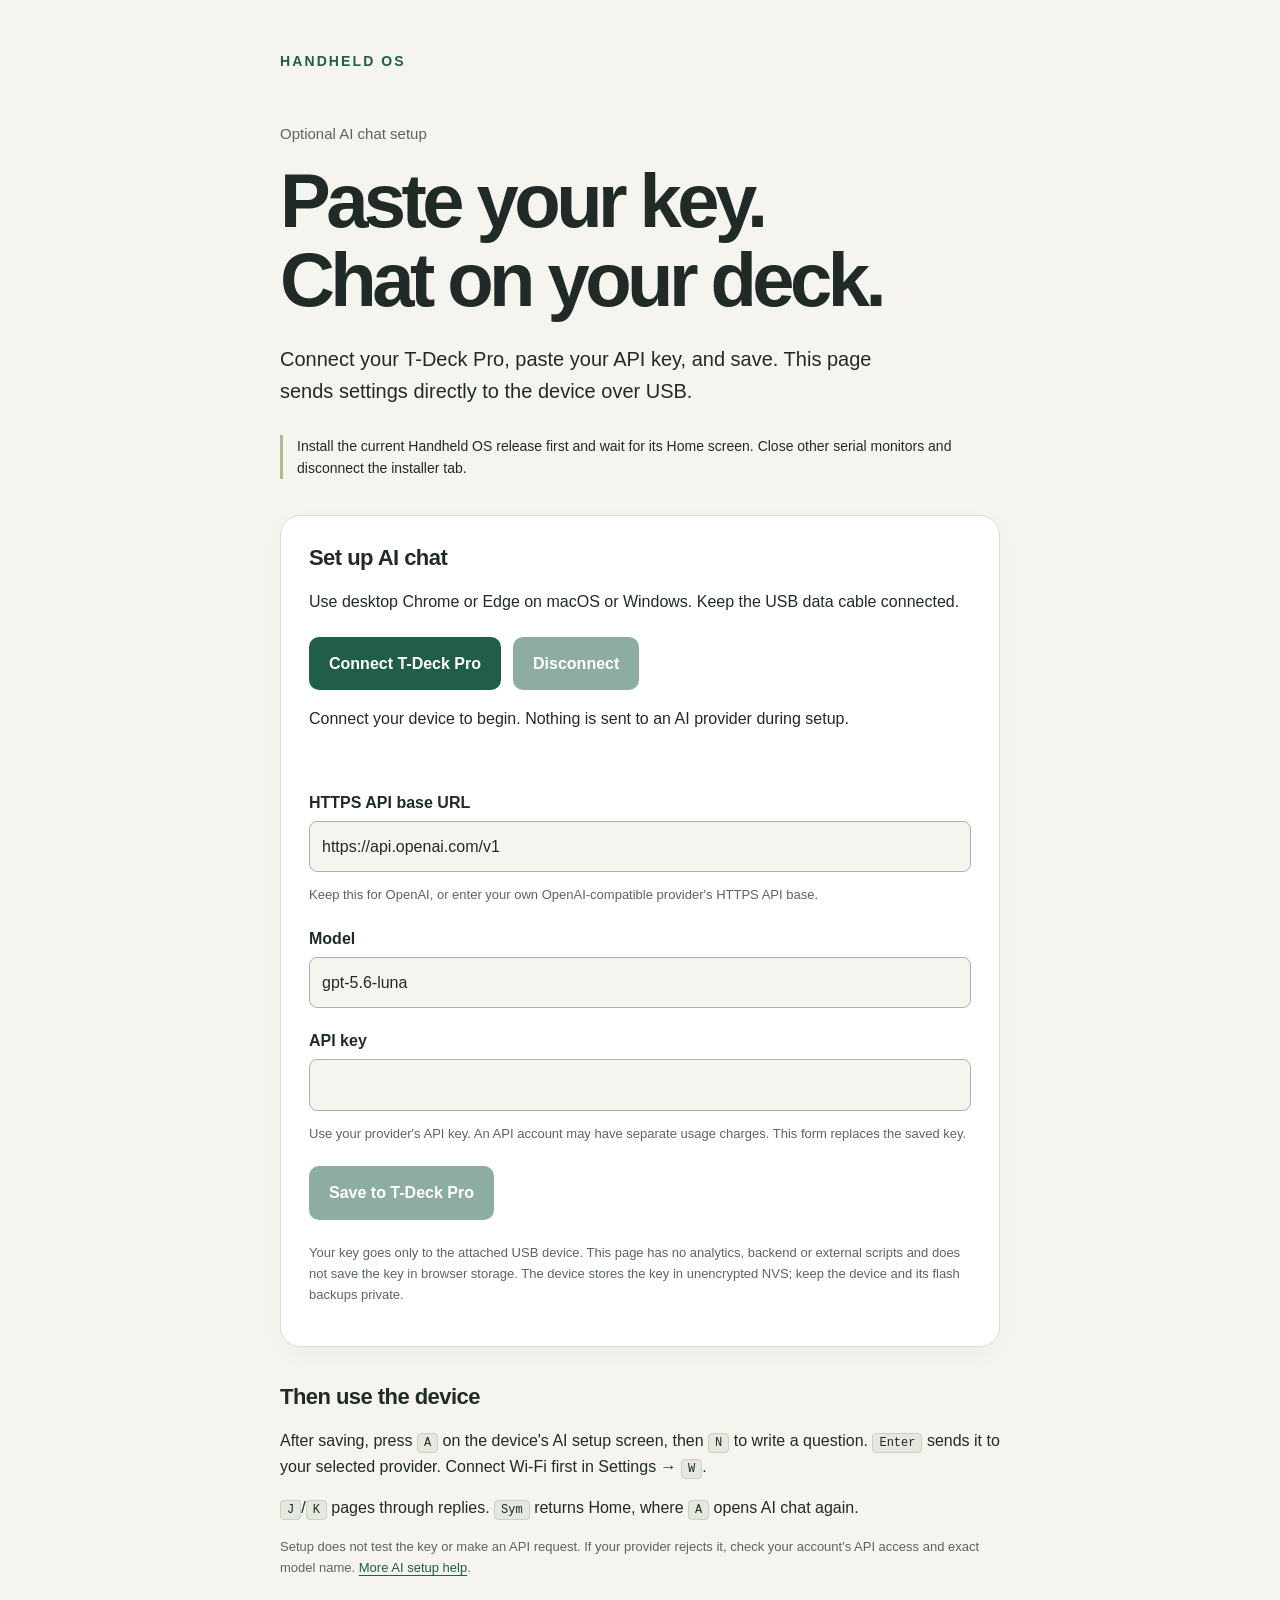
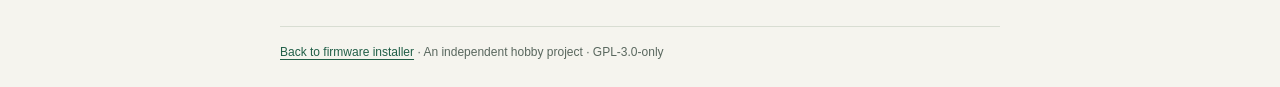
==== installer/ai-setup.html @ 071898b7 "feat: add AI chat, cellular status and simple firmware installers" ====
<!doctype html>
<html lang="en">
<head>
  <meta charset="utf-8">
  <meta name="viewport" content="width=device-width, initial-scale=1">
  <meta name="description" content="Paste your AI API key directly onto your connected T-Deck Pro over USB.">
  <meta name="referrer" content="no-referrer">
  <meta http-equiv="Content-Security-Policy" content="default-src 'none'; script-src 'self'; style-src 'self' 'unsafe-inline'; connect-src 'none'; form-action 'none'; base-uri 'none'">
  <title>AI setup · Handheld OS</title>
  <link rel="stylesheet" href="style.css">
  <script type="module" src="ai-setup.js"></script>
  <style>
    label { display: block; font-weight: 650; margin: 20px 0 5px; }
    input { width: 100%; padding: 12px; font: inherit; color: inherit; background: #fff; border: 1px solid #a9b5a8; border-radius: 8px; }
    input:disabled { background: #f5f4ee; }
    fieldset { margin: 0; padding: 0; border: 0; min-width: 0; }
    .actions { display: flex; flex-wrap: wrap; gap: 12px; margin: 22px 0 10px; }
    #setup-status { min-height: 3em; }
  </style>
</head>
<body>
  <main>
    <a class="wordmark" href="./">HANDHELD OS</a>
    <p class="eyebrow">Optional AI chat setup</p>
    <h1>Paste your key.<br>Chat on your deck.</h1>
    <p class="intro">Connect your T-Deck Pro, paste your API key, and save. This page sends settings directly to the device over USB.</p>
    <p class="compatibility">Install the current Handheld OS release first and wait for its Home screen. Close other serial monitors and disconnect the installer tab.</p>

    <section class="install-card" aria-labelledby="setup-title">
      <h2 id="setup-title">Set up AI chat</h2>
      <p>Use desktop Chrome or Edge on macOS or Windows. Keep the USB data cable connected.</p>
      <div class="actions">
        <button id="connect" type="button">Connect T-Deck Pro</button>
        <button id="disconnect" type="button" disabled>Disconnect</button>
      </div>
      <p id="setup-status" role="status" aria-live="polite">Connect your device to begin. Nothing is sent to an AI provider during setup.</p>
      <form id="setup-form" autocomplete="off">
        <fieldset id="setup-fields" disabled>
          <label for="endpoint">HTTPS API base URL</label>
          <input id="endpoint" name="endpoint" type="url" value="https://api.openai.com/v1" maxlength="191" required autocomplete="off" autocapitalize="none" spellcheck="false" aria-describedby="endpoint-note">
          <p id="endpoint-note" class="small">Keep this for OpenAI, or enter your own OpenAI-compatible provider's HTTPS API base.</p>
          <label for="model">Model</label>
          <input id="model" name="model" type="text" value="gpt-5.6-luna" maxlength="95" required autocomplete="off" autocapitalize="none" spellcheck="false">
          <label for="api-key">API key</label>
          <input id="api-key" name="api-key" type="password" maxlength="255" required autocomplete="off" autocapitalize="none" spellcheck="false" aria-describedby="key-note">
          <p id="key-note" class="small">Use your provider's API key. An API account may have separate usage charges. This form replaces the saved key.</p>
          <div class="actions"><button id="save" type="submit">Save to T-Deck Pro</button></div>
        </fieldset>
      </form>
      <p class="small">Your key goes only to the attached USB device. This page has no analytics, backend or external scripts and does not save the key in browser storage. The device stores the key in unencrypted NVS; keep the device and its flash backups private.</p>
      <noscript><p class="notice">Enable JavaScript to use USB setup. You can also enter settings directly on the device under Settings → I.</p></noscript>
    </section>

    <section aria-labelledby="next-title">
      <h2 id="next-title">Then use the device</h2>
      <p>After saving, press <kbd>A</kbd> on the device's AI setup screen, then <kbd>N</kbd> to write a question. <kbd>Enter</kbd> sends it to your selected provider. Connect Wi-Fi first in Settings → <kbd>W</kbd>.</p>
      <p><kbd>J</kbd>/<kbd>K</kbd> pages through replies. <kbd>Sym</kbd> returns Home, where <kbd>A</kbd> opens AI chat again.</p>
      <p class="small">Setup does not test the key or make an API request. If your provider rejects it, check your account's API access and exact model name. <a href="https://github.com/ethanpierce/tdeck-pro-fw/blob/main/docs/AI_CHAT.md">More AI setup help</a>.</p>
    </section>
    <footer><a href="./">Back to firmware installer</a> · An independent hobby project · GPL-3.0-only</footer>
  </main>
</body>
</html>
---- installer/style.css ----
:root { color-scheme: light; font-family: -apple-system, BlinkMacSystemFont, "Segoe UI", sans-serif; color: #202b27; background: #f5f4ee; line-height: 1.6; }
* { box-sizing: border-box; }
body { margin: 0; }
main { width: min(100% - 40px, 720px); margin: 48px auto 24px; }
a { color: #205e47; text-underline-offset: 3px; }
a:hover { color: #113b2b; }
.wordmark { font-size: 14px; font-weight: 800; letter-spacing: .15em; text-decoration: none; }
.eyebrow { margin-top: 48px; color: #59675e; font-size: 15px; }
h1 { font-size: clamp(48px, 9vw, 76px); line-height: 1.04; letter-spacing: -.06em; margin: 12px 0 24px; }
.intro { font-size: 20px; max-width: 600px; }
.compatibility { font-size: 14px; margin: 28px 0; padding-left: 14px; border-left: 3px solid #a9bd8e; }
section { margin: 36px 0; }
h2 { font-size: 22px; line-height: 1.3; letter-spacing: -.025em; margin: 0 0 14px; }
.install-card { background: #fff; border: 1px solid #d8ddd2; border-radius: 20px; padding: 28px; box-shadow: 0 8px 24px #202b2708; }
.card-heading { display: flex; align-items: baseline; justify-content: space-between; gap: 12px; flex-wrap: wrap; }
.version { font: 12px ui-monospace, monospace; color: #59675e; }
ol { padding-left: 24px; margin: 18px 0 26px; }
ol li { padding-left: 5px; margin: 18px 0; }
ol li::marker { color: #53745e; font-weight: 700; }
ol span { display: block; font-size: 15px; color: #59675e; }
button, .download-links a { display: inline-block; padding: 14px 20px; font: inherit; font-weight: 650; border-radius: 10px; border: 0; background: #205e47; color: #fff; cursor: pointer; text-decoration: none; }
button:hover { background: #174532; }
button:disabled { opacity: .5; cursor: wait; }
esp-web-install-button:not(:defined) [slot="unsupported"], esp-web-install-button:not(:defined) [slot="not-allowed"] { display: none; }
:focus-visible { outline: 3px solid #de9b23; outline-offset: 4px; }
#load-status { font-size: 14px; color: #59675e; margin: 10px 0 22px; }
.small { font-size: 13px; color: #59675e; }
.notice { padding: 12px; background: #fff3d9; border-radius: 8px; }
kbd { font: 12px ui-monospace, monospace; background: #e5e8de; border: 1px solid #cbd2c4; border-radius: 4px; padding: 2px 6px; }
details { border-top: 1px solid #d8ddd2; border-bottom: 1px solid #d8ddd2; padding: 18px 0; font-size: 14px; }
summary { cursor: pointer; font-weight: 650; font-size: 16px; }
details li { margin: 9px 0; }
.download-links { display: flex; gap: 12px; flex-wrap: wrap; }
.download-links a { background: #e4eadc; color: #205e47; font-size: 14px; }
a[aria-disabled="true"] { pointer-events: none; opacity: .5; }
footer { margin-top: 48px; font-size: 12px; color: #59675e; border-top: 1px solid #d8ddd2; padding-top: 16px; }
@media (max-width: 500px) { main { margin-top: 28px; } .install-card { padding: 20px; } .eyebrow { margin-top: 36px; } }
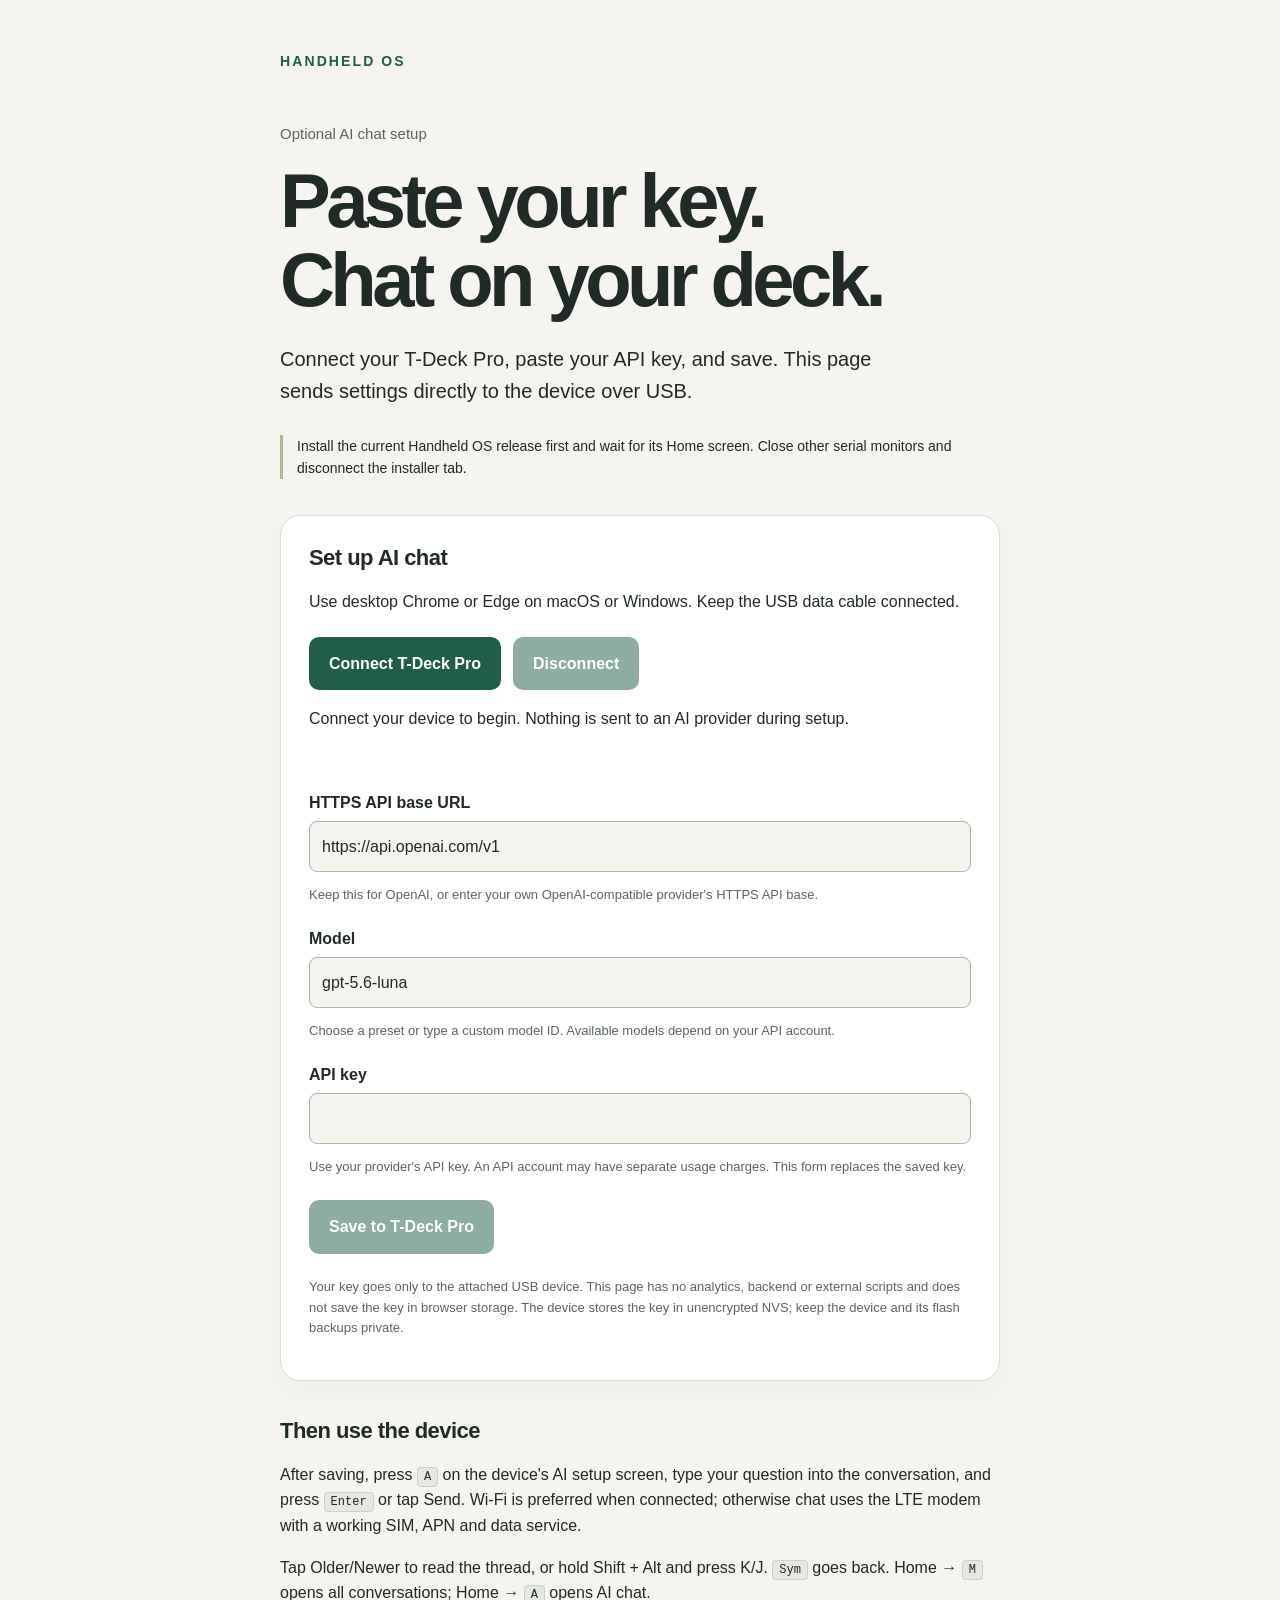
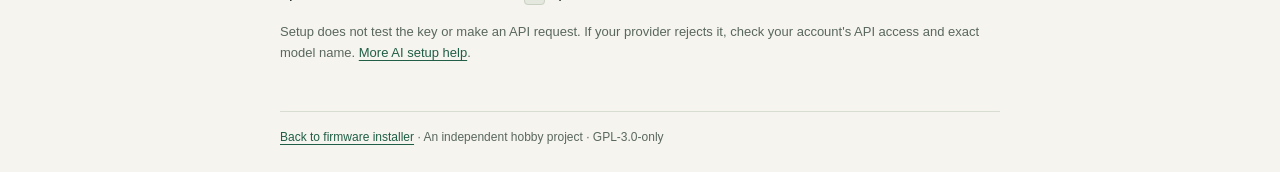
==== commit f4d7c9c7: "feat: add conversation threads, touch and verified LTE AI transport" ====
--- a/installer/ai-setup.html
+++ b/installer/ai-setup.html
@@ -40,7 +40,14 @@
           <input id="endpoint" name="endpoint" type="url" value="https://api.openai.com/v1" maxlength="191" required autocomplete="off" autocapitalize="none" spellcheck="false" aria-describedby="endpoint-note">
           <p id="endpoint-note" class="small">Keep this for OpenAI, or enter your own OpenAI-compatible provider's HTTPS API base.</p>
           <label for="model">Model</label>
-          <input id="model" name="model" type="text" value="gpt-5.6-luna" maxlength="95" required autocomplete="off" autocapitalize="none" spellcheck="false">
+          <input id="model" name="model" type="text" value="gpt-5.6-luna" list="openai-models" maxlength="95" required autocomplete="off" autocapitalize="none" spellcheck="false">
+          <datalist id="openai-models">
+            <option value="gpt-5.6-luna">GPT-5.6 Luna</option>
+            <option value="gpt-5.6-terra">GPT-5.6 Terra</option>
+            <option value="gpt-5.6-sol">GPT-5.6 Sol</option>
+            <option value="gpt-5.4-mini">GPT-5.4 Mini</option>
+          </datalist>
+          <p class="small">Choose a preset or type a custom model ID. Available models depend on your API account.</p>
           <label for="api-key">API key</label>
           <input id="api-key" name="api-key" type="password" maxlength="255" required autocomplete="off" autocapitalize="none" spellcheck="false" aria-describedby="key-note">
           <p id="key-note" class="small">Use your provider's API key. An API account may have separate usage charges. This form replaces the saved key.</p>
@@ -53,8 +60,8 @@
 
     <section aria-labelledby="next-title">
       <h2 id="next-title">Then use the device</h2>
-      <p>After saving, press <kbd>A</kbd> on the device's AI setup screen, then <kbd>N</kbd> to write a question. <kbd>Enter</kbd> sends it to your selected provider. Connect Wi-Fi first in Settings → <kbd>W</kbd>.</p>
-      <p><kbd>J</kbd>/<kbd>K</kbd> pages through replies. <kbd>Sym</kbd> returns Home, where <kbd>A</kbd> opens AI chat again.</p>
+      <p>After saving, press <kbd>A</kbd> on the device's AI setup screen, type your question into the conversation, and press <kbd>Enter</kbd> or tap Send. Wi-Fi is preferred when connected; otherwise chat uses the LTE modem with a working SIM, APN and data service.</p>
+      <p>Tap Older/Newer to read the thread, or hold Shift + Alt and press K/J. <kbd>Sym</kbd> goes back. Home → <kbd>M</kbd> opens all conversations; Home → <kbd>A</kbd> opens AI chat.</p>
       <p class="small">Setup does not test the key or make an API request. If your provider rejects it, check your account's API access and exact model name. <a href="https://github.com/ethanpierce/tdeck-pro-fw/blob/main/docs/AI_CHAT.md">More AI setup help</a>.</p>
     </section>
     <footer><a href="./">Back to firmware installer</a> · An independent hobby project · GPL-3.0-only</footer>
